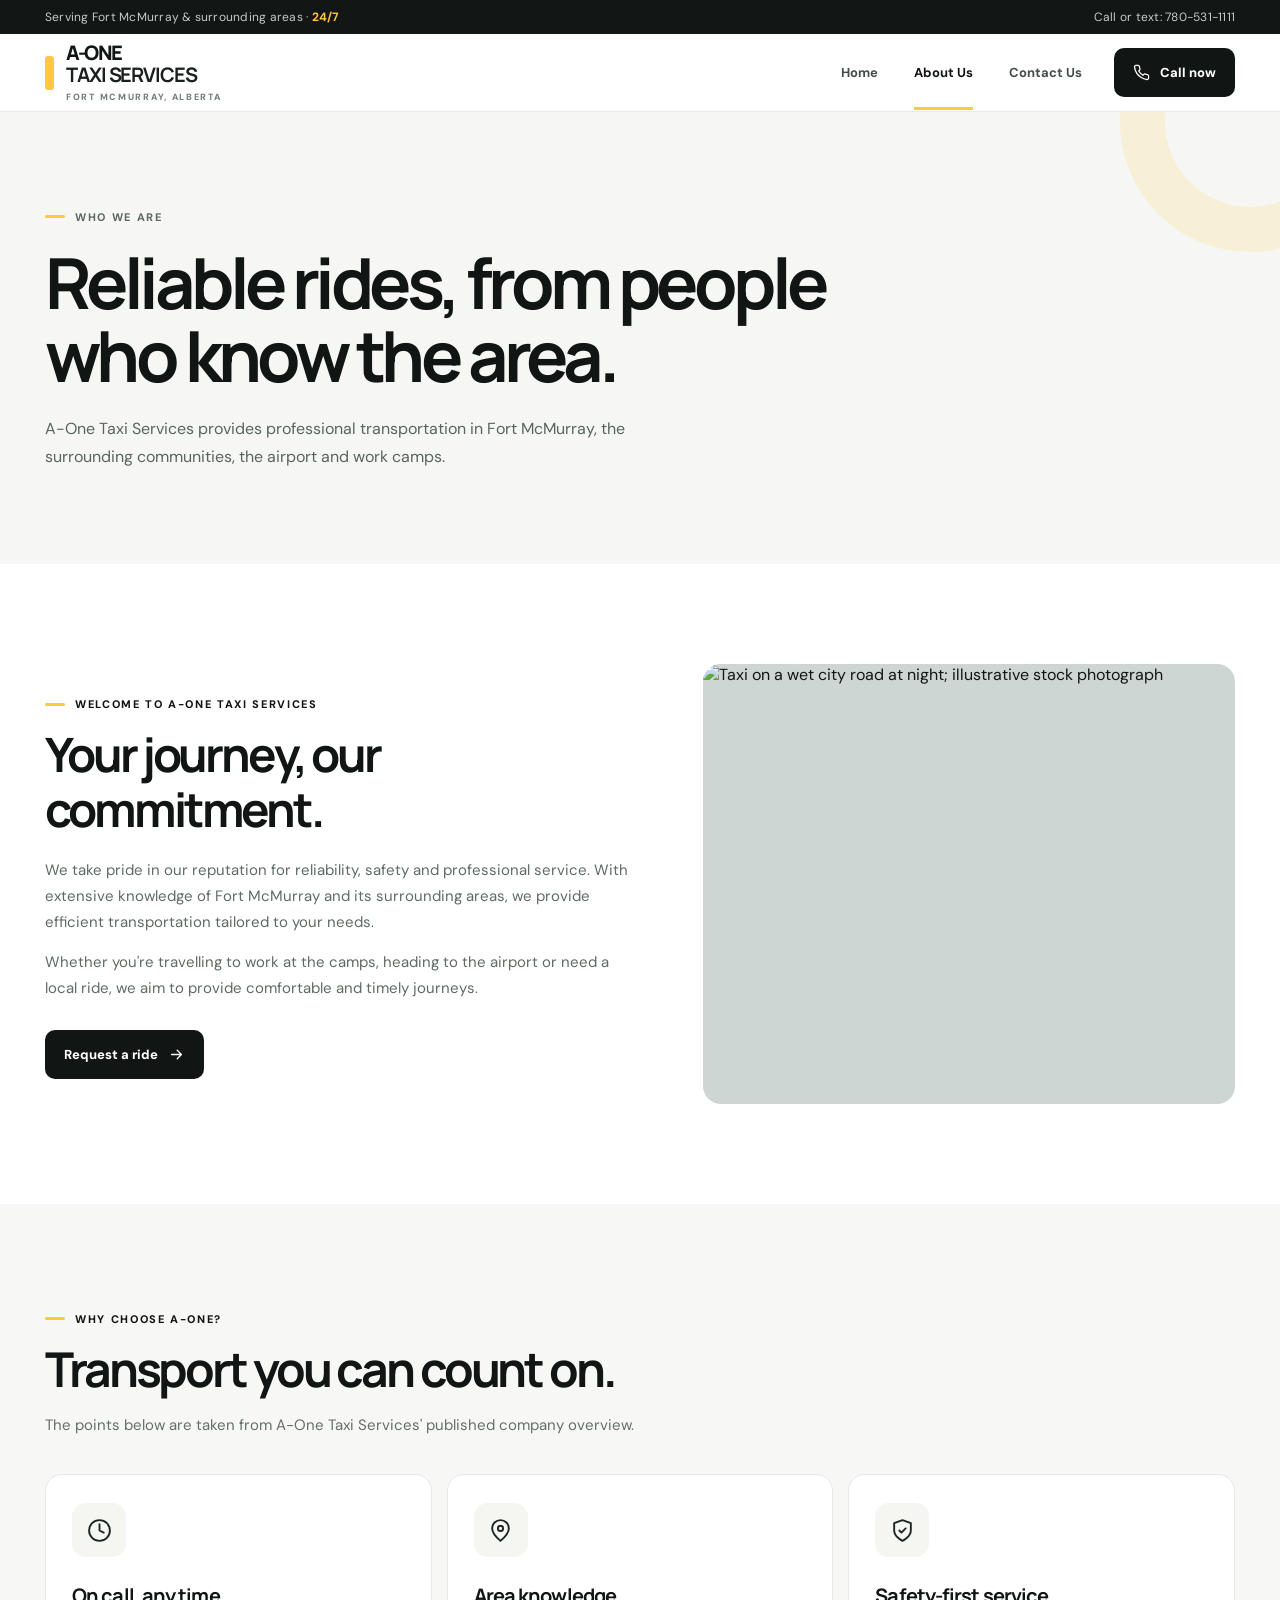
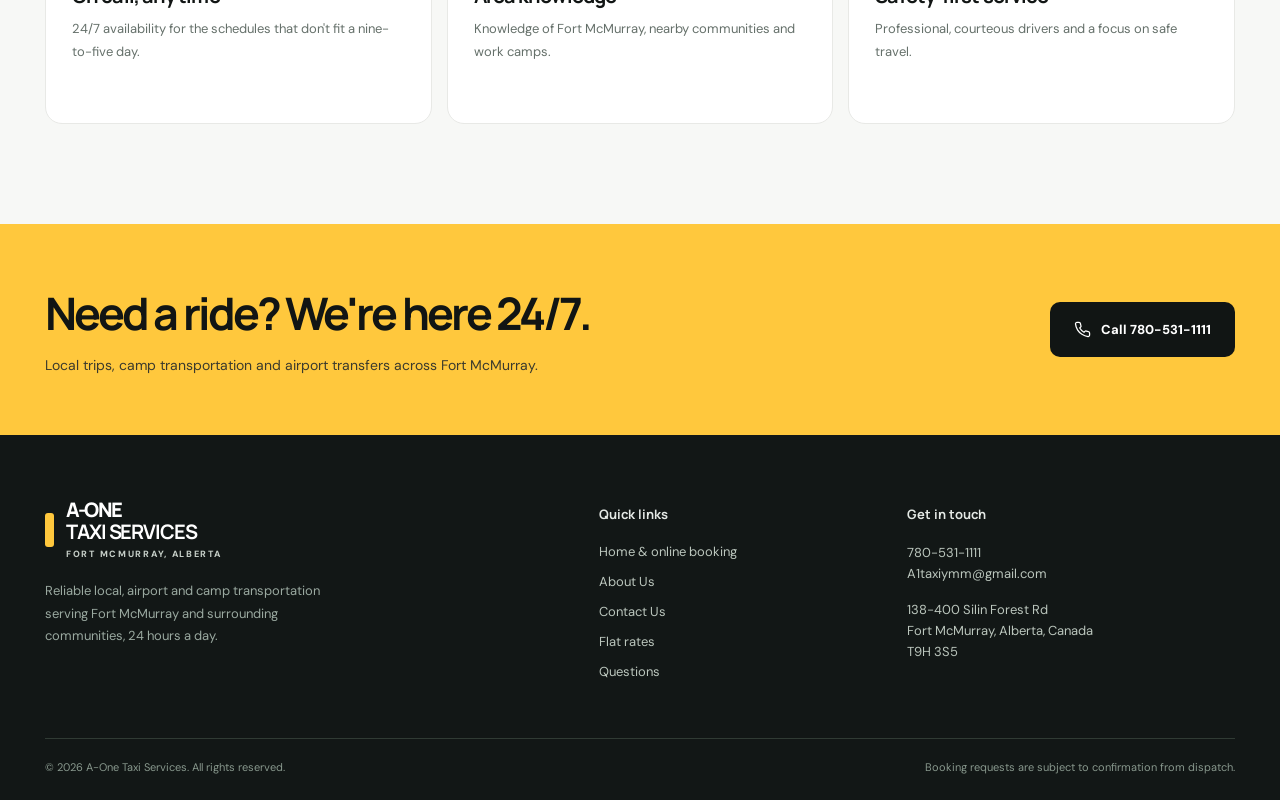
==== about/index.html @ a81688cd "Build modern A-One Taxi Services website" ====
<!doctype html><html lang="en-CA"><head><meta charset="utf-8"><meta name="viewport" content="width=device-width,initial-scale=1"><meta name="theme-color" content="#111514"><meta name="description" content="Get to know A-One Taxi Services, providing reliable taxi, airport and camp transportation in Fort McMurray and surrounding communities."><meta name="robots" content="noindex,nofollow"><title>About Us | A-One Taxi Services Fort McMurray</title><link rel="canonical" href="https://aonetaxiservices.ca/about/"><link rel="preconnect" href="https://fonts.googleapis.com"><link rel="preconnect" href="https://fonts.gstatic.com" crossorigin><link rel="preconnect" href="https://images.unsplash.com"><link rel="stylesheet" href="/assets/app.css"><meta property="og:type" content="website"><meta property="og:site_name" content="A-One Taxi Services"><meta property="og:title" content="About Us | A-One Taxi Services Fort McMurray"><meta property="og:description" content="Get to know A-One Taxi Services, providing reliable taxi, airport and camp transportation in Fort McMurray and surrounding communities."><meta property="og:url" content="https://aonetaxiservices.ca/about/"><meta property="og:image" content="https://images.unsplash.com/photo-1517243667550-44d5628894d0?w=1200&amp;h=630&amp;fit=crop"><meta name="twitter:card" content="summary_large_image"><meta name="twitter:image" content="https://images.unsplash.com/photo-1517243667550-44d5628894d0?w=1200&amp;h=630&amp;fit=crop"><script type="application/ld+json">{"@context":"https://schema.org","@type":"TaxiService","name":"A-One Taxi Services","url":"https://aonetaxiservices.ca/","telephone":"+1-780-531-1111","email":"A1taxiymm@gmail.com","address":{"@type":"PostalAddress","streetAddress":"138-400 Silin Forest Rd","addressLocality":"Fort McMurray","addressRegion":"Alberta","postalCode":"T9H 3S5","addressCountry":"CA"},"openingHours":"Mo-Su 00:00-23:59"}</script></head><body><div class="topbar"><div class="container topbar-inner"><span>Serving Fort McMurray &amp; surrounding areas · <strong>24/7</strong></span><a href="tel:+17805311111">Call or text: 780-531-1111</a></div></div>
<header class="main-header"><div class="container nav"><a class="brand" href="/" aria-label="A-One Taxi Services homepage"><span class="brand-marker" aria-hidden="true"></span><span><span class="brand-name">A-ONE <b>TAXI SERVICES</b></span><span class="brand-caption">Fort McMurray, Alberta</span></span></a><nav class="desktop-nav" aria-label="Main navigation"><a href="/" >Home</a><a href="/about/" aria-current="page">About Us</a><a href="/contact/" >Contact Us</a></nav><a class="header-cta" href="tel:+17805311111"><svg aria-hidden="true" viewBox="0 0 24 24" fill="none" stroke="currentColor" stroke-width="1.8" stroke-linecap="round" stroke-linejoin="round"><path d="M22 16.9v3a2 2 0 0 1-2.2 2 19.8 19.8 0 0 1-8.6-3.1 19.5 19.5 0 0 1-6-6 19.8 19.8 0 0 1-3.1-8.7A2 2 0 0 1 4.1 2h3a2 2 0 0 1 2 1.7c.12.96.35 1.9.68 2.8a2 2 0 0 1-.45 2.11L8.1 9.9a16 16 0 0 0 6 6l1.28-1.27a2 2 0 0 1 2.1-.45c.9.33 1.84.56 2.8.67a2 2 0 0 1 1.73 2.05Z" /></svg> Call now</a><button class="mobile-toggle" type="button" aria-label="Open menu" aria-expanded="false" aria-controls="mobile-menu" data-menu-toggle><svg aria-hidden="true" viewBox="0 0 24 24" fill="none" stroke="currentColor" stroke-width="1.8" stroke-linecap="round" stroke-linejoin="round"><path d="M4 7h16M4 12h16M4 17h16" /></svg></button></div></header>
<nav id="mobile-menu" class="mobile-panel" aria-label="Mobile navigation" data-menu-panel><a href="/" >Home</a><a href="/about/" aria-current="page">About Us</a><a href="/contact/" >Contact Us</a><a class="btn" href="tel:+17805311111"><svg aria-hidden="true" viewBox="0 0 24 24" fill="none" stroke="currentColor" stroke-width="1.8" stroke-linecap="round" stroke-linejoin="round"><path d="M22 16.9v3a2 2 0 0 1-2.2 2 19.8 19.8 0 0 1-8.6-3.1 19.5 19.5 0 0 1-6-6 19.8 19.8 0 0 1-3.1-8.7A2 2 0 0 1 4.1 2h3a2 2 0 0 1 2 1.7c.12.96.35 1.9.68 2.8a2 2 0 0 1-.45 2.11L8.1 9.9a16 16 0 0 0 6 6l1.28-1.27a2 2 0 0 1 2.1-.45c.9.33 1.84.56 2.8.67a2 2 0 0 1 1.73 2.05Z" /></svg> Call 780-531-1111</a></nav><main id="main-content"><section class="inner-hero"><div class="container"><div class="eyebrow">Who we are</div><h1>Reliable rides, from people who know the area.</h1><p>A-One Taxi Services provides professional transportation in Fort McMurray, the surrounding communities, the airport and work camps.</p></div></section><section class="block-padding"><div class="container about-preview"><div class="about-content"><div class="eyebrow">Welcome to A-One Taxi Services</div><h2>Your journey, our commitment.</h2><p>We take pride in our reputation for reliability, safety and professional service. With extensive knowledge of Fort McMurray and its surrounding areas, we provide efficient transportation tailored to your needs.</p><p>Whether you're travelling to work at the camps, heading to the airport or need a local ride, we aim to provide comfortable and timely journeys.</p><a class="btn btn-ink" href="/#book-taxi">Request a ride <svg aria-hidden="true" viewBox="0 0 24 24" fill="none" stroke="currentColor" stroke-width="1.8" stroke-linecap="round" stroke-linejoin="round"><path d="M5 12h14m-6-6 6 6-6 6" /></svg></a></div><div class="about-image"><img src="https://images.unsplash.com/photo-1665399320937-3b86ffd17ab1?auto=format&amp;fit=crop&amp;w=1200&amp;q=85" loading="lazy" alt="Taxi on a wet city road at night; illustrative stock photograph"></div></div></section><section class="block-padding faq-section"><div class="container"><div class="section-head"><div class="eyebrow">Why choose A-One?</div><h2>Transport you can count on.</h2><p>The points below are taken from A-One Taxi Services' published company overview.</p></div><div class="services-grid"><article class="service-card"><div class="icon-box"><svg aria-hidden="true" viewBox="0 0 24 24" fill="none" stroke="currentColor" stroke-width="1.8" stroke-linecap="round" stroke-linejoin="round"><circle cx="12" cy="12" r="10" /><path d="M12 6v6l4 2" /></svg></div><h3>On call, any time</h3><p>24/7 availability for the schedules that don't fit a nine-to-five day.</p></article><article class="service-card"><div class="icon-box"><svg aria-hidden="true" viewBox="0 0 24 24" fill="none" stroke="currentColor" stroke-width="1.8" stroke-linecap="round" stroke-linejoin="round"><path d="M20 10c0 5-8 12-8 12S4 15 4 10a8 8 0 1 1 16 0Z" /><circle cx="12" cy="10" r="2.5" /></svg></div><h3>Area knowledge</h3><p>Knowledge of Fort McMurray, nearby communities and work camps.</p></article><article class="service-card"><div class="icon-box"><svg aria-hidden="true" viewBox="0 0 24 24" fill="none" stroke="currentColor" stroke-width="1.8" stroke-linecap="round" stroke-linejoin="round"><path d="M12 22s8-4 8-10V5l-8-3-8 3v7c0 6 8 10 8 10Z" /><path d="m9 12 2 2 4-4" /></svg></div><h3>Safety-first service</h3><p>Professional, courteous drivers and a focus on safe travel.</p></article></div></div></section></main><section class="cta-banner"><div class="container cta-content"><div><h2>Need a ride? We're here 24/7.</h2><p>Local trips, camp transportation and airport transfers across Fort McMurray.</p></div><a class="btn btn-ink" href="tel:+17805311111"><svg aria-hidden="true" viewBox="0 0 24 24" fill="none" stroke="currentColor" stroke-width="1.8" stroke-linecap="round" stroke-linejoin="round"><path d="M22 16.9v3a2 2 0 0 1-2.2 2 19.8 19.8 0 0 1-8.6-3.1 19.5 19.5 0 0 1-6-6 19.8 19.8 0 0 1-3.1-8.7A2 2 0 0 1 4.1 2h3a2 2 0 0 1 2 1.7c.12.96.35 1.9.68 2.8a2 2 0 0 1-.45 2.11L8.1 9.9a16 16 0 0 0 6 6l1.28-1.27a2 2 0 0 1 2.1-.45c.9.33 1.84.56 2.8.67a2 2 0 0 1 1.73 2.05Z" /></svg> Call 780-531-1111</a></div></section>
<footer class="footer"><div class="container"><div class="footer-grid"><div><a class="brand" href="/"><span class="brand-marker" aria-hidden="true"></span><span><span class="brand-name">A-ONE <b>TAXI SERVICES</b></span><span class="brand-caption">Fort McMurray, Alberta</span></span></a><p class="footer-about">Reliable local, airport and camp transportation serving Fort McMurray and surrounding communities, 24 hours a day.</p></div><div><h3>Quick links</h3><ul><li><a href="/">Home &amp; online booking</a></li><li><a href="/about/">About Us</a></li><li><a href="/contact/">Contact Us</a></li><li><a href="/#flat-rates">Flat rates</a></li><li><a href="/#questions">Questions</a></li></ul></div><div class="footer-contact"><h3>Get in touch</h3><p><a href="tel:+17805311111">780-531-1111</a><br><a href="mailto:A1taxiymm@gmail.com">A1taxiymm@gmail.com</a></p><p>138-400 Silin Forest Rd<br>Fort McMurray, Alberta, Canada<br>T9H 3S5</p></div></div><div class="footer-bottom"><span>© 2026 A-One Taxi Services. All rights reserved.</span><span>Booking requests are subject to confirmation from dispatch.</span></div></div></footer>
<a class="sticky-mobile-call" href="tel:+17805311111"><svg aria-hidden="true" viewBox="0 0 24 24" fill="none" stroke="currentColor" stroke-width="1.8" stroke-linecap="round" stroke-linejoin="round"><path d="M22 16.9v3a2 2 0 0 1-2.2 2 19.8 19.8 0 0 1-8.6-3.1 19.5 19.5 0 0 1-6-6 19.8 19.8 0 0 1-3.1-8.7A2 2 0 0 1 4.1 2h3a2 2 0 0 1 2 1.7c.12.96.35 1.9.68 2.8a2 2 0 0 1-.45 2.11L8.1 9.9a16 16 0 0 0 6 6l1.28-1.27a2 2 0 0 1 2.1-.45c.9.33 1.84.56 2.8.67a2 2 0 0 1 1.73 2.05Z" /></svg> Call A-One Taxi — 780-531-1111</a><script src="/assets/app.js" defer></script></body></html>
---- assets/app.css ----
@import url('https://fonts.googleapis.com/css2?family=DM+Sans:wght@400;500;600;700;800&family=Manrope:wght@400;500;600;700;800&display=swap');
:root{--ink:#111514;--paper:#faf9f6;--white:#fff;--yellow:#ffc83d;--amber:#f5b526;--muted:#66706d;--line:#e8e9e6;--smoke:#f0f1ed;--shadow:0 22px 68px rgba(0,0,0,.11);font-synthesis:none}
*,*::before,*::after{box-sizing:border-box}html{scroll-behavior:smooth;scroll-padding-top:92px}body{margin:0;background:var(--white);color:var(--ink);font-family:'DM Sans',Arial,sans-serif;-webkit-font-smoothing:antialiased}body.menu-open{overflow:hidden}img{display:block;max-width:100%}button,input,select,textarea{font:inherit}button,a{-webkit-tap-highlight-color:transparent}button{cursor:pointer}a{color:inherit;text-decoration:none}a:focus-visible,button:focus-visible,input:focus-visible,select:focus-visible,textarea:focus-visible,summary:focus-visible{outline:3px solid #c18c00;outline-offset:3px}input,textarea,select{font-size:16px}svg{display:inline-block;vertical-align:middle}.container{width:min(1190px,calc(100% - 64px));margin-inline:auto}.visually-hidden{position:absolute;width:1px;height:1px;margin:-1px;overflow:hidden;clip:rect(0,0,0,0);white-space:nowrap;border:0}.topbar{background:#121615;color:#c4ccc8;font-size:12px;letter-spacing:.02em}.topbar-inner{min-height:34px;display:flex;align-items:center;justify-content:space-between;gap:14px}.topbar strong{color:var(--yellow);font-weight:700}.topbar a:hover{color:var(--white)}.main-header{z-index:99;position:sticky;top:0;background:rgba(255,255,255,.98);border-bottom:1px solid #e8eae8}.nav{height:77px;display:flex;align-items:center;gap:32px;justify-content:space-between}.brand{display:flex;align-items:center;min-width:0;gap:12px;color:var(--ink);white-space:nowrap}.brand-name{font-family:Manrope,sans-serif;font-size:20px;font-weight:800;letter-spacing:-.07em;line-height:1}.brand-name b{display:block;color:#1a201e;letter-spacing:-.055em}.brand-caption{font-size:9px;font-weight:800;text-transform:uppercase;letter-spacing:.19em;color:#747d77;margin-top:6px;display:block}.brand-marker{width:9px;height:34px;border-radius:3px;background:var(--yellow);flex-shrink:0}.desktop-nav{display:flex;align-items:center;gap:36px;margin-left:auto}.desktop-nav a{font-weight:700;font-size:13px;color:#454d49;transition:color .2s}.desktop-nav a[aria-current='page'],.desktop-nav a:hover{color:#111514}.desktop-nav a[aria-current='page']{position:relative}.desktop-nav a[aria-current='page']::after{content:'';position:absolute;bottom:-29px;left:0;right:0;height:3px;background:var(--yellow)}.header-cta,.btn{display:inline-flex;align-items:center;justify-content:center;gap:10px;border:none;font-weight:800;font-size:13px;min-height:49px;padding:0 19px;border-radius:10px;transition:transform .18s,background .18s}.header-cta:hover,.btn:hover{transform:translateY(-1px)}.header-cta,.btn-ink{background:var(--ink);color:#fff}.header-cta:hover,.btn-ink:hover{background:#323a36}.btn-yellow{background:var(--yellow);color:var(--ink)}.btn-yellow:hover{background:#f9d664}.btn-outline{border:1px solid #cdd2ce;background:#fff;color:var(--ink)}.btn-outline:hover{background:#f2f3f1}.btn svg,.header-cta svg{width:17px;height:17px}.mobile-toggle{display:none;border:1px solid var(--line);background:#fff;width:45px;height:45px;border-radius:10px;align-items:center;justify-content:center}.mobile-panel{display:none}.eyebrow{display:inline-flex;align-items:center;gap:10px;text-transform:uppercase;font-weight:800;font-size:11px;letter-spacing:.15em}.eyebrow::before{content:'';display:inline-block;width:20px;height:3px;border-radius:10px;background:var(--yellow)}h1,h2,h3,p{margin-top:0}h1,h2,h3{font-family:Manrope,'DM Sans',sans-serif;letter-spacing:-.065em}p{line-height:1.72}.hero{background:#101413;color:white;position:relative;overflow:hidden}.hero-grid{width:min(1400px,100%);margin:auto;display:grid;grid-template-columns:48% 52%;min-height:580px}.hero-content{padding:90px 7% 92px max(48px,calc((100vw - 1190px)/2));position:relative;z-index:2}.hero .eyebrow{color:#ffda7a}.hero h1{font-size:clamp(48px,5.15vw,79px);line-height:1.075;font-weight:800;max-width:670px;margin:22px 0 22px}.hero h1 em{font-style:normal;color:var(--yellow)}.hero-copy{max-width:480px;color:#c8d1cd;font-size:16px;line-height:1.8}.hero-actions{display:flex;gap:12px;align-items:center;flex-wrap:wrap;margin-top:33px}.hero-actions .btn{min-height:55px;padding:0 24px}.hero .btn-outline{border:1px solid #4b5651;background:transparent;color:white}.hero .btn-outline:hover{background:#303735}.hero-visual{position:relative;min-height:540px;isolation:isolate;background:linear-gradient(125deg,#1a302e,#45423a)}.hero-visual img{width:100%;height:100%;object-fit:cover;position:absolute;inset:0;filter:contrast(1.03) saturate(.9)}.hero-visual::after{content:'';position:absolute;inset:0;background:linear-gradient(90deg,#101413 0%,rgba(16,20,19,.05) 34%,transparent 85%),linear-gradient(0deg,rgba(0,0,0,.35),transparent 48%);z-index:1}.hero-stamp{position:absolute;bottom:34px;right:34px;z-index:2;padding:15px 18px;border:1px solid rgba(255,255,255,.25);color:#fff;background:rgba(11,18,16,.68);backdrop-filter:blur(12px);border-radius:12px;display:flex;gap:12px;align-items:center}.hero-stamp svg{color:var(--yellow);width:23px;height:23px}.hero-stamp small{display:block;color:#cbd2ce;margin-top:3px;font-size:11px}.tiny-verified{display:flex;gap:25px;flex-wrap:wrap;margin-top:44px;color:#adbab4;font-size:12px}.tiny-verified span{display:flex;align-items:center;gap:7px}.tiny-verified svg{width:16px;height:16px;color:var(--yellow)}.booking-section{background:#f6f7f4;padding:0 0 85px}.booking-shell{position:relative;transform:translateY(-43px);margin-bottom:-43px;background:#fff;border:1px solid #eaedeb;border-radius:18px;box-shadow:var(--shadow);padding:27px 30px 30px}.booking-head{display:flex;align-items:center;justify-content:space-between;gap:20px;margin-bottom:23px}.booking-head h2{font-size:25px;margin:0 0 6px}.booking-head p{font-size:13px;color:var(--muted);margin:0}.booking-head-label{display:flex;gap:7px;align-items:center;font-size:12px;font-weight:800;color:#25694b;background:#eaf8ee;padding:8px 11px;border-radius:100px;white-space:nowrap}.booking-head-label svg{width:14px;height:14px}.booking-form{display:grid;grid-template-columns:repeat(4,minmax(0,1fr));gap:16px}.field{display:flex;flex-direction:column;gap:8px;min-width:0}.field label{font-weight:700;font-size:12px;color:#333b36}.field input,.field select,.field textarea{width:100%;min-width:0;min-height:48px;outline:none;background:#f8faf8;border:1px solid #dce2de;border-radius:9px;padding:12px 13px;color:#161a18;transition:border-color .2s,box-shadow .2s}.field textarea{resize:vertical;min-height:155px}.field input:focus,.field select:focus,.field textarea:focus{border-color:#d4aa24;box-shadow:0 0 0 3px rgba(255,200,61,.18)}.field input::placeholder,.field textarea::placeholder{color:#8c9590}.booking-actions{display:flex;align-items:center;justify-content:space-between;gap:16px;margin-top:22px}.booking-note{margin:0;color:var(--muted);font-size:12px;line-height:1.6;max-width:600px}.booking-submit{min-height:50px;padding-inline:25px;white-space:nowrap}.status{display:none;border-radius:8px;padding:12px;margin-top:16px;font-size:13px;line-height:1.6}.status.show{display:block}.status.error{background:#fff3ef;color:#8d2926}.status.success{background:#eaf8ee;color:#146037}.block-padding{padding:100px 0}.section-head{margin-bottom:36px}.section-head h2{font-size:clamp(31px,3.8vw,48px);line-height:1.18;margin:15px 0}.section-head p{max-width:590px;color:#646e68;font-size:15px}.two-col-head{display:flex;justify-content:space-between;gap:30px;align-items:end}.two-col-head p{max-width:370px;margin-bottom:10px}.services-grid{display:grid;grid-template-columns:repeat(3,minmax(0,1fr));gap:15px}.service-card{border-radius:17px;border:1px solid var(--line);background:#fff;padding:28px 26px 29px;min-height:250px;transition:transform .2s,box-shadow .2s}.service-card:hover{transform:translateY(-3px);box-shadow:0 16px 28px rgba(0,0,0,.06)}.icon-box{width:54px;height:54px;background:#f5f6f2;border-radius:14px;display:flex;align-items:center;justify-content:center;margin-bottom:25px}.icon-box svg{width:25px;height:25px;color:#1b2521}.service-card h3{font-size:20px;letter-spacing:-.045em;margin-bottom:9px}.service-card p{font-size:13px;color:#65706a;margin:0}.rates-section{background:#121817;color:#fff}.rates-section .section-head p{color:#b4c0b9}.rates-grid{display:grid;grid-template-columns:repeat(3,minmax(0,1fr));gap:13px}.rate{background:#1d2521;border:1px solid #303a34;border-radius:12px;padding:23px;display:flex;flex-direction:column;gap:12px;min-height:125px}.rate strong{font-size:30px;line-height:1;font-family:Manrope,sans-serif;letter-spacing:-.065em;color:var(--yellow)}.rate span{font-size:14px;color:#e0e7e2;font-weight:600}.rate small{color:#a2afa6}.rate-annotation{color:#b4c0b9;font-size:12px;margin-top:22px}.about-preview{display:grid;grid-template-columns:1.05fr .95fr;gap:70px;align-items:center}.about-image{height:440px;border-radius:18px;overflow:hidden;background:#ced6d4;position:relative}.about-image img{width:100%;height:100%;object-fit:cover}.about-content h2{font-size:clamp(32px,3.7vw,49px);line-height:1.15;margin:16px 0 22px}.about-content p{color:#5f6b63;font-size:15px}.about-content .btn{margin-top:13px}.facts{display:grid;grid-template-columns:repeat(2,1fr);gap:22px;margin:25px 0 16px}.fact{padding-left:14px;border-left:3px solid var(--yellow)}.fact strong{display:block;font-size:21px;letter-spacing:-.04em}.fact span{font-size:12px;color:var(--muted)}.faq-section{background:#f7f8f6}.faq-layout{display:grid;grid-template-columns:.75fr 1.25fr;gap:70px}.faq-layout h2{font-size:clamp(32px,4vw,50px);line-height:1.15;margin:14px 0}.faq-list details{border-bottom:1px solid #dbe0dc}.faq-list details:first-child{border-top:1px solid #dbe0dc}.faq-list summary{cursor:pointer;list-style:none;display:flex;align-items:center;justify-content:space-between;gap:15px;padding:24px 0;font-weight:800;font-size:15px}.faq-list summary::-webkit-details-marker{display:none}.faq-list summary::after{content:'+';display:grid;place-items:center;width:30px;height:30px;border:1px solid #cbd3ce;border-radius:50%;font-size:21px;font-weight:400;flex-shrink:0}.faq-list details[open] summary::after{content:'−';background:var(--yellow);border-color:var(--yellow)}.faq-list details p{margin:-5px 0 23px;color:#5e6a63;font-size:14px;max-width:560px}.cta-banner{background:var(--yellow);padding:58px 0}.cta-content{display:flex;justify-content:space-between;gap:20px;align-items:center}.cta-content h2{font-size:clamp(29px,3.5vw,45px);margin:0 0 10px}.cta-content p{color:#3b3a2d;font-size:14px;margin:0}.cta-content .btn{white-space:nowrap;min-height:55px;padding:0 24px}.footer{background:#121716;color:#e4e9e5;padding:65px 0 26px}.footer-grid{display:grid;grid-template-columns:1.5fr .75fr 1fr;gap:62px}.footer .brand{color:#fff}.footer .brand-name b{color:#fff}.footer .brand-caption{color:#c5cec7}.footer-about{font-size:13px;color:#9aa9a0;max-width:305px;margin-top:20px}.footer h3{font-size:13px;letter-spacing:0;margin:5px 0 20px}.footer ul{margin:0;padding:0;list-style:none;display:grid;gap:13px}.footer li,.footer li a{font-size:13px;color:#bbc6bd}.footer li a:hover{color:#fff}.footer-contact p{font-size:13px;color:#bbc6bd;line-height:1.6;margin:0 0 15px}.footer-bottom{margin-top:58px;padding-top:21px;border-top:1px solid #303b34;display:flex;justify-content:space-between;gap:25px;font-size:11px;color:#88988d}.inner-hero{background:#f6f7f4;padding:90px 0 78px;position:relative;overflow:hidden}.inner-hero .eyebrow{color:#5f6a61}.inner-hero h1{font-size:clamp(45px,5.5vw,74px);line-height:1.05;margin:22px 0;max-width:830px}.inner-hero p{max-width:645px;color:#59645d;font-size:16px}.inner-hero::after{content:'';position:absolute;width:260px;height:260px;border:45px solid var(--yellow);border-radius:50%;opacity:.16;right:-100px;top:-120px}.values{display:grid;grid-template-columns:repeat(2,1fr);gap:15px;margin-top:36px}.value{padding:22px;background:#fff;border:1px solid var(--line);border-radius:12px}.value svg{width:22px;height:22px;color:#a77c00;margin-bottom:14px}.value h3{font-size:16px;margin:0 0 8px}.value p{font-size:13px;margin:0;color:#65706a}.contact-layout{display:grid;grid-template-columns:.82fr 1.18fr;gap:80px}.contact-panel{background:#f5f6f3;border-radius:18px;padding:35px}.contact-panel h2{font-size:26px}.contact-method{display:flex;gap:14px;align-items:flex-start;padding:20px 0;border-bottom:1px solid #dce2dc}.contact-method:last-child{border-bottom:0}.contact-method svg{width:19px;height:19px;flex-shrink:0;margin-top:3px}.contact-method b{display:block;font-size:13px;margin-bottom:6px}.contact-method a,.contact-method span{display:block;font-size:14px;color:#5c6961;overflow-wrap:anywhere}.contact-form{display:grid;grid-template-columns:repeat(2,1fr);gap:16px}.contact-form .full{grid-column:1/-1}.contact-form .btn{justify-self:start}.contact-description{color:#5c6760;font-size:14px;line-height:1.7;max-width:700px}.sticky-mobile-call{display:none}@media(min-width:1500px){.hero-content{padding-left:max(48px,calc((1400px - 1190px)/2))}}@media(max-width:1100px){.desktop-nav{gap:22px}.nav{gap:15px}.about-preview{gap:40px}.hero-content{padding:80px 6% 85px 5%}.hero h1{font-size:58px}.contact-layout{gap:40px}}@media(max-width:820px){.container{width:min(100% - 40px,680px)}.desktop-nav,.header-cta{display:none}.mobile-toggle{display:flex;margin-left:auto}.nav{height:72px}.mobile-panel{display:block;position:fixed;top:106px;left:0;right:0;z-index:90;background:#fff;padding:20px 25px 30px;box-shadow:0 20px 34px rgba(0,0,0,.13);transform:translateY(-130%);opacity:0;pointer-events:none;transition:transform .25s,opacity .25s}.mobile-panel.open{transform:translateY(0);opacity:1;pointer-events:auto}.mobile-panel a{display:block;padding:14px 4px;font-size:18px;font-weight:800;border-bottom:1px solid #eff0ef}.mobile-panel .btn{margin-top:15px;background:var(--yellow);text-align:center;border:0}.hero-grid{grid-template-columns:1fr}.hero-content{padding:75px 30px 40px}.hero h1{font-size:clamp(42px,7vw,68px);max-width:700px}.hero-visual{height:350px;min-height:350px}.hero-visual::after{background:linear-gradient(0deg,rgba(0,0,0,.45),transparent 60%)}.hero-stamp{bottom:20px;right:20px}.tiny-verified{margin-top:25px}.booking-form{grid-template-columns:repeat(2,minmax(0,1fr))}.services-grid{grid-template-columns:repeat(2,minmax(0,1fr))}.rates-grid{grid-template-columns:repeat(2,1fr)}.about-preview,.faq-layout,.contact-layout{grid-template-columns:1fr;gap:35px}.about-image{height:365px}.footer-grid{grid-template-columns:1fr 1fr;gap:30px}.footer-grid>*:first-child{grid-column:1/-1}.two-col-head{align-items:start;display:block}.block-padding{padding:75px 0}}@media(max-width:540px){.container{width:calc(100% - 32px)}.topbar-inner{min-height:30px}.topbar{font-size:10px}.topbar-inner>span:first-child{max-width:180px;white-space:nowrap;overflow:hidden;text-overflow:ellipsis}.brand-name{font-size:18px}.brand-caption{font-size:8px}.hero-content{padding:57px 20px 35px}.hero h1{font-size:clamp(42px,11.2vw,55px);margin:19px 0}.hero-copy{font-size:14px}.hero-actions .btn{flex:1;min-width:135px;padding-inline:12px}.hero-visual{height:290px;min-height:290px}.hero-stamp{bottom:16px;left:16px;right:auto}.tiny-verified{gap:14px}.booking-shell{padding:21px 16px 20px;border-radius:14px;transform:translateY(-25px);margin-bottom:-25px}.booking-head{align-items:flex-start}.booking-head-label{display:none}.booking-head h2{font-size:23px}.booking-form{grid-template-columns:1fr;gap:13px}.booking-actions{align-items:stretch;flex-direction:column-reverse}.booking-submit{width:100%}.booking-section{padding-bottom:60px}.services-grid,.rates-grid,.footer-grid,.values,.contact-form{grid-template-columns:1fr}.services-grid{gap:11px}.service-card{min-height:auto;padding:24px}.icon-box{margin-bottom:18px}.rates-grid{gap:10px}.rate{min-height:100px}.section-head h2{font-size:34px}.cta-content{display:block}.cta-content .btn{margin-top:22px}.about-image{height:300px}.facts{gap:12px}.footer{padding:58px 0 25px}.footer-grid>*:first-child{grid-column:auto}.footer-bottom{display:block;line-height:1.9}.inner-hero{padding:65px 0 60px}.inner-hero h1{font-size:46px}.contact-panel{padding:24px}.contact-form .full{grid-column:1}.sticky-mobile-call{display:flex;position:fixed;bottom:14px;left:16px;right:16px;z-index:80;min-height:53px;border-radius:12px;background:var(--yellow);box-shadow:0 5px 28px rgba(0,0,0,.2);align-items:center;justify-content:center;gap:12px;font-size:14px;font-weight:900}.sticky-mobile-call svg{width:18px;height:18px}body{padding-bottom:57px}}
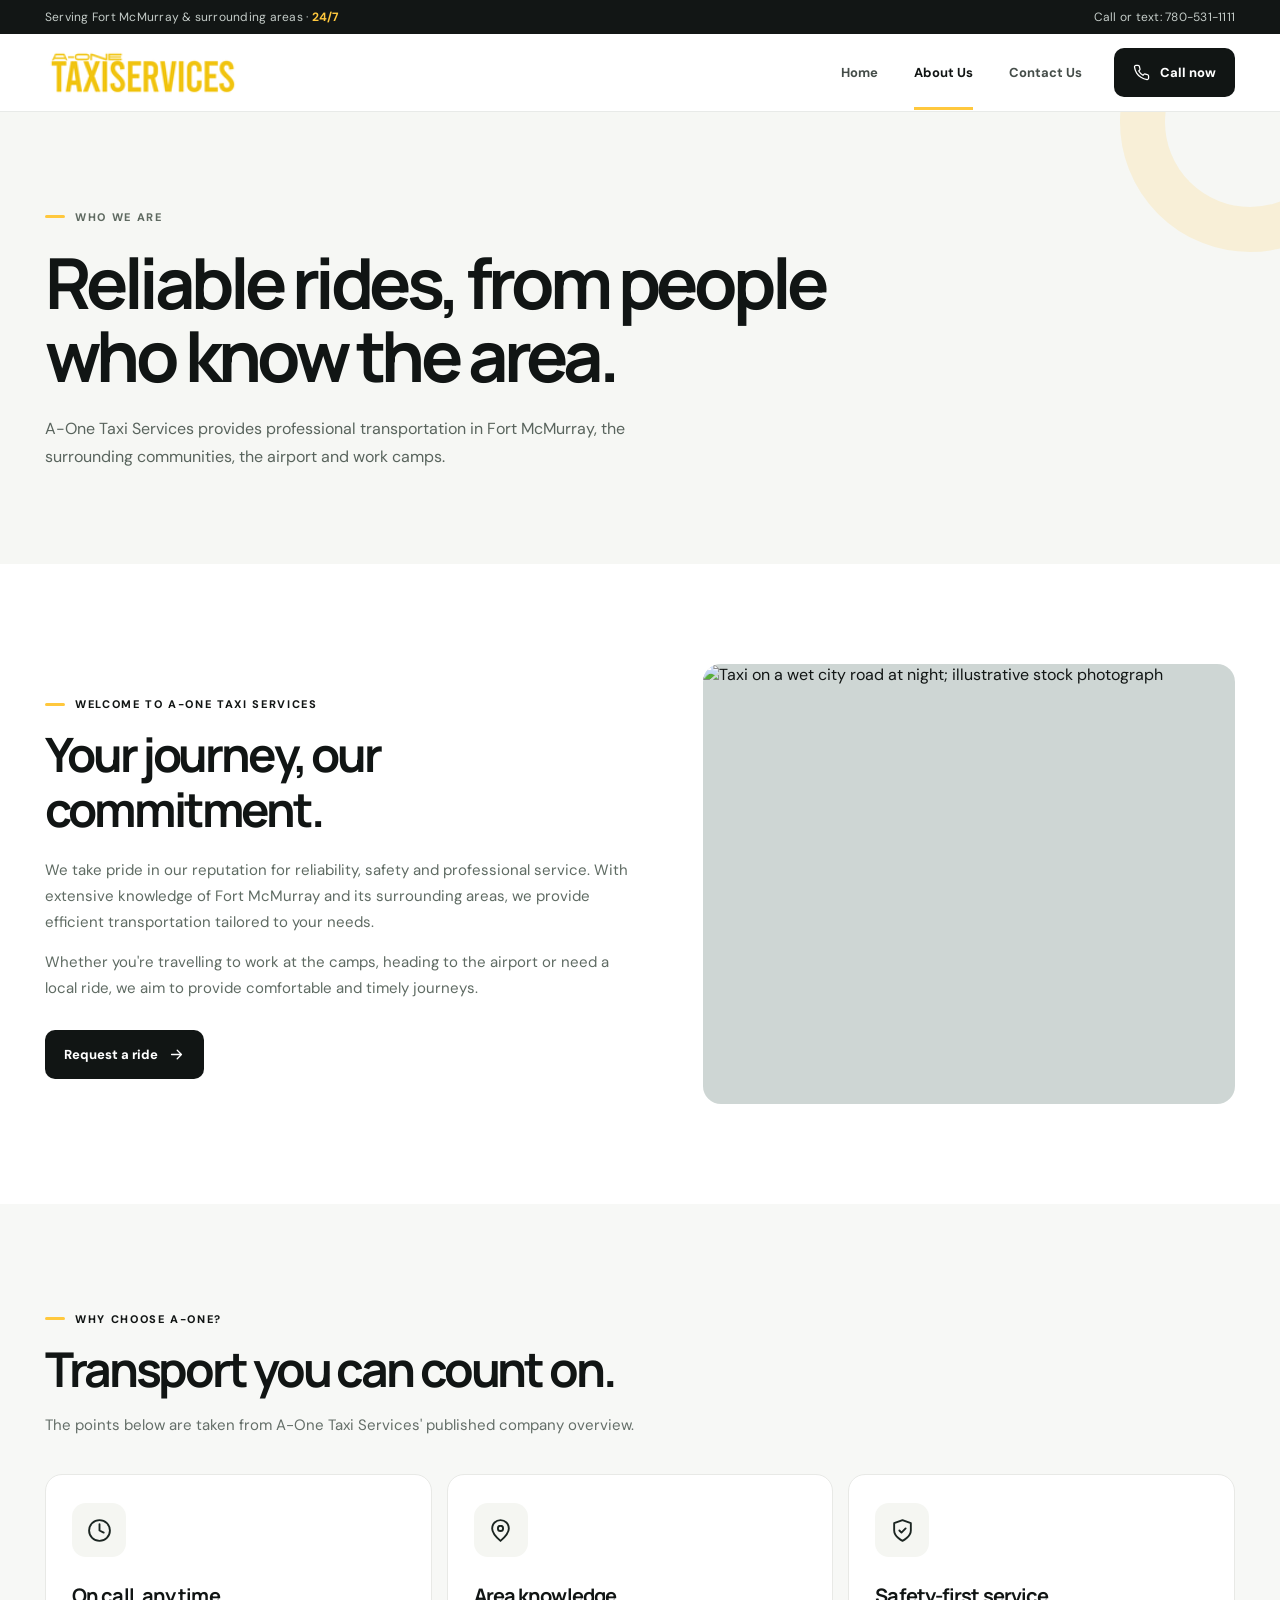
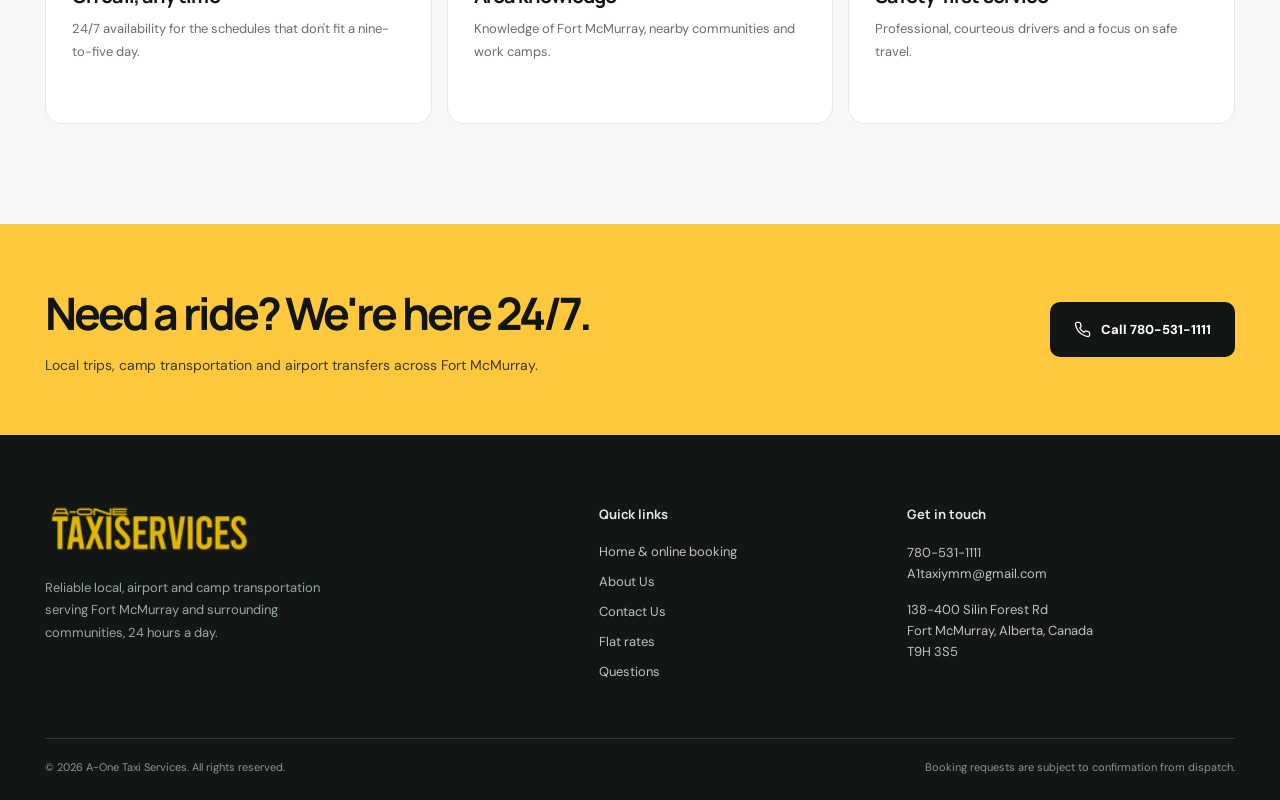
==== commit 38bbc140: "Update original logo and full-width hero" ====
--- a/about/index.html
+++ b/about/index.html
@@ -1,5 +1,5 @@
 <!doctype html><html lang="en-CA"><head><meta charset="utf-8"><meta name="viewport" content="width=device-width,initial-scale=1"><meta name="theme-color" content="#111514"><meta name="description" content="Get to know A-One Taxi Services, providing reliable taxi, airport and camp transportation in Fort McMurray and surrounding communities."><meta name="robots" content="noindex,nofollow"><title>About Us | A-One Taxi Services Fort McMurray</title><link rel="canonical" href="https://aonetaxiservices.ca/about/"><link rel="preconnect" href="https://fonts.googleapis.com"><link rel="preconnect" href="https://fonts.gstatic.com" crossorigin><link rel="preconnect" href="https://images.unsplash.com"><link rel="stylesheet" href="/assets/app.css"><meta property="og:type" content="website"><meta property="og:site_name" content="A-One Taxi Services"><meta property="og:title" content="About Us | A-One Taxi Services Fort McMurray"><meta property="og:description" content="Get to know A-One Taxi Services, providing reliable taxi, airport and camp transportation in Fort McMurray and surrounding communities."><meta property="og:url" content="https://aonetaxiservices.ca/about/"><meta property="og:image" content="https://images.unsplash.com/photo-1517243667550-44d5628894d0?w=1200&amp;h=630&amp;fit=crop"><meta name="twitter:card" content="summary_large_image"><meta name="twitter:image" content="https://images.unsplash.com/photo-1517243667550-44d5628894d0?w=1200&amp;h=630&amp;fit=crop"><script type="application/ld+json">{"@context":"https://schema.org","@type":"TaxiService","name":"A-One Taxi Services","url":"https://aonetaxiservices.ca/","telephone":"+1-780-531-1111","email":"A1taxiymm@gmail.com","address":{"@type":"PostalAddress","streetAddress":"138-400 Silin Forest Rd","addressLocality":"Fort McMurray","addressRegion":"Alberta","postalCode":"T9H 3S5","addressCountry":"CA"},"openingHours":"Mo-Su 00:00-23:59"}</script></head><body><div class="topbar"><div class="container topbar-inner"><span>Serving Fort McMurray &amp; surrounding areas · <strong>24/7</strong></span><a href="tel:+17805311111">Call or text: 780-531-1111</a></div></div>
-<header class="main-header"><div class="container nav"><a class="brand" href="/" aria-label="A-One Taxi Services homepage"><span class="brand-marker" aria-hidden="true"></span><span><span class="brand-name">A-ONE <b>TAXI SERVICES</b></span><span class="brand-caption">Fort McMurray, Alberta</span></span></a><nav class="desktop-nav" aria-label="Main navigation"><a href="/" >Home</a><a href="/about/" aria-current="page">About Us</a><a href="/contact/" >Contact Us</a></nav><a class="header-cta" href="tel:+17805311111"><svg aria-hidden="true" viewBox="0 0 24 24" fill="none" stroke="currentColor" stroke-width="1.8" stroke-linecap="round" stroke-linejoin="round"><path d="M22 16.9v3a2 2 0 0 1-2.2 2 19.8 19.8 0 0 1-8.6-3.1 19.5 19.5 0 0 1-6-6 19.8 19.8 0 0 1-3.1-8.7A2 2 0 0 1 4.1 2h3a2 2 0 0 1 2 1.7c.12.96.35 1.9.68 2.8a2 2 0 0 1-.45 2.11L8.1 9.9a16 16 0 0 0 6 6l1.28-1.27a2 2 0 0 1 2.1-.45c.9.33 1.84.56 2.8.67a2 2 0 0 1 1.73 2.05Z" /></svg> Call now</a><button class="mobile-toggle" type="button" aria-label="Open menu" aria-expanded="false" aria-controls="mobile-menu" data-menu-toggle><svg aria-hidden="true" viewBox="0 0 24 24" fill="none" stroke="currentColor" stroke-width="1.8" stroke-linecap="round" stroke-linejoin="round"><path d="M4 7h16M4 12h16M4 17h16" /></svg></button></div></header>
+<header class="main-header"><div class="container nav"><a class="brand" href="/" aria-label="A-One Taxi Services homepage"><img class="brand-logo" src="/assets/aone-logo-transparent.png" width="178" height="43" alt="A-One Taxi Services" decoding="async"></a><nav class="desktop-nav" aria-label="Main navigation"><a href="/" >Home</a><a href="/about/" aria-current="page">About Us</a><a href="/contact/" >Contact Us</a></nav><a class="header-cta" href="tel:+17805311111"><svg aria-hidden="true" viewBox="0 0 24 24" fill="none" stroke="currentColor" stroke-width="1.8" stroke-linecap="round" stroke-linejoin="round"><path d="M22 16.9v3a2 2 0 0 1-2.2 2 19.8 19.8 0 0 1-8.6-3.1 19.5 19.5 0 0 1-6-6 19.8 19.8 0 0 1-3.1-8.7A2 2 0 0 1 4.1 2h3a2 2 0 0 1 2 1.7c.12.96.35 1.9.68 2.8a2 2 0 0 1-.45 2.11L8.1 9.9a16 16 0 0 0 6 6l1.28-1.27a2 2 0 0 1 2.1-.45c.9.33 1.84.56 2.8.67a2 2 0 0 1 1.73 2.05Z" /></svg> Call now</a><button class="mobile-toggle" type="button" aria-label="Open menu" aria-expanded="false" aria-controls="mobile-menu" data-menu-toggle><svg aria-hidden="true" viewBox="0 0 24 24" fill="none" stroke="currentColor" stroke-width="1.8" stroke-linecap="round" stroke-linejoin="round"><path d="M4 7h16M4 12h16M4 17h16" /></svg></button></div></header>
 <nav id="mobile-menu" class="mobile-panel" aria-label="Mobile navigation" data-menu-panel><a href="/" >Home</a><a href="/about/" aria-current="page">About Us</a><a href="/contact/" >Contact Us</a><a class="btn" href="tel:+17805311111"><svg aria-hidden="true" viewBox="0 0 24 24" fill="none" stroke="currentColor" stroke-width="1.8" stroke-linecap="round" stroke-linejoin="round"><path d="M22 16.9v3a2 2 0 0 1-2.2 2 19.8 19.8 0 0 1-8.6-3.1 19.5 19.5 0 0 1-6-6 19.8 19.8 0 0 1-3.1-8.7A2 2 0 0 1 4.1 2h3a2 2 0 0 1 2 1.7c.12.96.35 1.9.68 2.8a2 2 0 0 1-.45 2.11L8.1 9.9a16 16 0 0 0 6 6l1.28-1.27a2 2 0 0 1 2.1-.45c.9.33 1.84.56 2.8.67a2 2 0 0 1 1.73 2.05Z" /></svg> Call 780-531-1111</a></nav><main id="main-content"><section class="inner-hero"><div class="container"><div class="eyebrow">Who we are</div><h1>Reliable rides, from people who know the area.</h1><p>A-One Taxi Services provides professional transportation in Fort McMurray, the surrounding communities, the airport and work camps.</p></div></section><section class="block-padding"><div class="container about-preview"><div class="about-content"><div class="eyebrow">Welcome to A-One Taxi Services</div><h2>Your journey, our commitment.</h2><p>We take pride in our reputation for reliability, safety and professional service. With extensive knowledge of Fort McMurray and its surrounding areas, we provide efficient transportation tailored to your needs.</p><p>Whether you're travelling to work at the camps, heading to the airport or need a local ride, we aim to provide comfortable and timely journeys.</p><a class="btn btn-ink" href="/#book-taxi">Request a ride <svg aria-hidden="true" viewBox="0 0 24 24" fill="none" stroke="currentColor" stroke-width="1.8" stroke-linecap="round" stroke-linejoin="round"><path d="M5 12h14m-6-6 6 6-6 6" /></svg></a></div><div class="about-image"><img src="https://images.unsplash.com/photo-1665399320937-3b86ffd17ab1?auto=format&amp;fit=crop&amp;w=1200&amp;q=85" loading="lazy" alt="Taxi on a wet city road at night; illustrative stock photograph"></div></div></section><section class="block-padding faq-section"><div class="container"><div class="section-head"><div class="eyebrow">Why choose A-One?</div><h2>Transport you can count on.</h2><p>The points below are taken from A-One Taxi Services' published company overview.</p></div><div class="services-grid"><article class="service-card"><div class="icon-box"><svg aria-hidden="true" viewBox="0 0 24 24" fill="none" stroke="currentColor" stroke-width="1.8" stroke-linecap="round" stroke-linejoin="round"><circle cx="12" cy="12" r="10" /><path d="M12 6v6l4 2" /></svg></div><h3>On call, any time</h3><p>24/7 availability for the schedules that don't fit a nine-to-five day.</p></article><article class="service-card"><div class="icon-box"><svg aria-hidden="true" viewBox="0 0 24 24" fill="none" stroke="currentColor" stroke-width="1.8" stroke-linecap="round" stroke-linejoin="round"><path d="M20 10c0 5-8 12-8 12S4 15 4 10a8 8 0 1 1 16 0Z" /><circle cx="12" cy="10" r="2.5" /></svg></div><h3>Area knowledge</h3><p>Knowledge of Fort McMurray, nearby communities and work camps.</p></article><article class="service-card"><div class="icon-box"><svg aria-hidden="true" viewBox="0 0 24 24" fill="none" stroke="currentColor" stroke-width="1.8" stroke-linecap="round" stroke-linejoin="round"><path d="M12 22s8-4 8-10V5l-8-3-8 3v7c0 6 8 10 8 10Z" /><path d="m9 12 2 2 4-4" /></svg></div><h3>Safety-first service</h3><p>Professional, courteous drivers and a focus on safe travel.</p></article></div></div></section></main><section class="cta-banner"><div class="container cta-content"><div><h2>Need a ride? We're here 24/7.</h2><p>Local trips, camp transportation and airport transfers across Fort McMurray.</p></div><a class="btn btn-ink" href="tel:+17805311111"><svg aria-hidden="true" viewBox="0 0 24 24" fill="none" stroke="currentColor" stroke-width="1.8" stroke-linecap="round" stroke-linejoin="round"><path d="M22 16.9v3a2 2 0 0 1-2.2 2 19.8 19.8 0 0 1-8.6-3.1 19.5 19.5 0 0 1-6-6 19.8 19.8 0 0 1-3.1-8.7A2 2 0 0 1 4.1 2h3a2 2 0 0 1 2 1.7c.12.96.35 1.9.68 2.8a2 2 0 0 1-.45 2.11L8.1 9.9a16 16 0 0 0 6 6l1.28-1.27a2 2 0 0 1 2.1-.45c.9.33 1.84.56 2.8.67a2 2 0 0 1 1.73 2.05Z" /></svg> Call 780-531-1111</a></div></section>
-<footer class="footer"><div class="container"><div class="footer-grid"><div><a class="brand" href="/"><span class="brand-marker" aria-hidden="true"></span><span><span class="brand-name">A-ONE <b>TAXI SERVICES</b></span><span class="brand-caption">Fort McMurray, Alberta</span></span></a><p class="footer-about">Reliable local, airport and camp transportation serving Fort McMurray and surrounding communities, 24 hours a day.</p></div><div><h3>Quick links</h3><ul><li><a href="/">Home &amp; online booking</a></li><li><a href="/about/">About Us</a></li><li><a href="/contact/">Contact Us</a></li><li><a href="/#flat-rates">Flat rates</a></li><li><a href="/#questions">Questions</a></li></ul></div><div class="footer-contact"><h3>Get in touch</h3><p><a href="tel:+17805311111">780-531-1111</a><br><a href="mailto:A1taxiymm@gmail.com">A1taxiymm@gmail.com</a></p><p>138-400 Silin Forest Rd<br>Fort McMurray, Alberta, Canada<br>T9H 3S5</p></div></div><div class="footer-bottom"><span>© 2026 A-One Taxi Services. All rights reserved.</span><span>Booking requests are subject to confirmation from dispatch.</span></div></div></footer>
+<footer class="footer"><div class="container"><div class="footer-grid"><div><a class="brand" href="/"><img class="brand-logo footer-brand-logo" src="/assets/aone-logo-footer-transparent.png" width="204" height="49" alt="A-One Taxi Services" decoding="async"></a><p class="footer-about">Reliable local, airport and camp transportation serving Fort McMurray and surrounding communities, 24 hours a day.</p></div><div><h3>Quick links</h3><ul><li><a href="/">Home &amp; online booking</a></li><li><a href="/about/">About Us</a></li><li><a href="/contact/">Contact Us</a></li><li><a href="/#flat-rates">Flat rates</a></li><li><a href="/#questions">Questions</a></li></ul></div><div class="footer-contact"><h3>Get in touch</h3><p><a href="tel:+17805311111">780-531-1111</a><br><a href="mailto:A1taxiymm@gmail.com">A1taxiymm@gmail.com</a></p><p>138-400 Silin Forest Rd<br>Fort McMurray, Alberta, Canada<br>T9H 3S5</p></div></div><div class="footer-bottom"><span>© 2026 A-One Taxi Services. All rights reserved.</span><span>Booking requests are subject to confirmation from dispatch.</span></div></div></footer>
 <a class="sticky-mobile-call" href="tel:+17805311111"><svg aria-hidden="true" viewBox="0 0 24 24" fill="none" stroke="currentColor" stroke-width="1.8" stroke-linecap="round" stroke-linejoin="round"><path d="M22 16.9v3a2 2 0 0 1-2.2 2 19.8 19.8 0 0 1-8.6-3.1 19.5 19.5 0 0 1-6-6 19.8 19.8 0 0 1-3.1-8.7A2 2 0 0 1 4.1 2h3a2 2 0 0 1 2 1.7c.12.96.35 1.9.68 2.8a2 2 0 0 1-.45 2.11L8.1 9.9a16 16 0 0 0 6 6l1.28-1.27a2 2 0 0 1 2.1-.45c.9.33 1.84.56 2.8.67a2 2 0 0 1 1.73 2.05Z" /></svg> Call A-One Taxi — 780-531-1111</a><script src="/assets/app.js" defer></script></body></html>
--- a/assets/app.css
+++ b/assets/app.css
@@ -1,3 +1,39 @@
 @import url('https://fonts.googleapis.com/css2?family=DM+Sans:wght@400;500;600;700;800&family=Manrope:wght@400;500;600;700;800&display=swap');
 :root{--ink:#111514;--paper:#faf9f6;--white:#fff;--yellow:#ffc83d;--amber:#f5b526;--muted:#66706d;--line:#e8e9e6;--smoke:#f0f1ed;--shadow:0 22px 68px rgba(0,0,0,.11);font-synthesis:none}
 *,*::before,*::after{box-sizing:border-box}html{scroll-behavior:smooth;scroll-padding-top:92px}body{margin:0;background:var(--white);color:var(--ink);font-family:'DM Sans',Arial,sans-serif;-webkit-font-smoothing:antialiased}body.menu-open{overflow:hidden}img{display:block;max-width:100%}button,input,select,textarea{font:inherit}button,a{-webkit-tap-highlight-color:transparent}button{cursor:pointer}a{color:inherit;text-decoration:none}a:focus-visible,button:focus-visible,input:focus-visible,select:focus-visible,textarea:focus-visible,summary:focus-visible{outline:3px solid #c18c00;outline-offset:3px}input,textarea,select{font-size:16px}svg{display:inline-block;vertical-align:middle}.container{width:min(1190px,calc(100% - 64px));margin-inline:auto}.visually-hidden{position:absolute;width:1px;height:1px;margin:-1px;overflow:hidden;clip:rect(0,0,0,0);white-space:nowrap;border:0}.topbar{background:#121615;color:#c4ccc8;font-size:12px;letter-spacing:.02em}.topbar-inner{min-height:34px;display:flex;align-items:center;justify-content:space-between;gap:14px}.topbar strong{color:var(--yellow);font-weight:700}.topbar a:hover{color:var(--white)}.main-header{z-index:99;position:sticky;top:0;background:rgba(255,255,255,.98);border-bottom:1px solid #e8eae8}.nav{height:77px;display:flex;align-items:center;gap:32px;justify-content:space-between}.brand{display:flex;align-items:center;min-width:0;gap:12px;color:var(--ink);white-space:nowrap}.brand-name{font-family:Manrope,sans-serif;font-size:20px;font-weight:800;letter-spacing:-.07em;line-height:1}.brand-name b{display:block;color:#1a201e;letter-spacing:-.055em}.brand-caption{font-size:9px;font-weight:800;text-transform:uppercase;letter-spacing:.19em;color:#747d77;margin-top:6px;display:block}.brand-marker{width:9px;height:34px;border-radius:3px;background:var(--yellow);flex-shrink:0}.desktop-nav{display:flex;align-items:center;gap:36px;margin-left:auto}.desktop-nav a{font-weight:700;font-size:13px;color:#454d49;transition:color .2s}.desktop-nav a[aria-current='page'],.desktop-nav a:hover{color:#111514}.desktop-nav a[aria-current='page']{position:relative}.desktop-nav a[aria-current='page']::after{content:'';position:absolute;bottom:-29px;left:0;right:0;height:3px;background:var(--yellow)}.header-cta,.btn{display:inline-flex;align-items:center;justify-content:center;gap:10px;border:none;font-weight:800;font-size:13px;min-height:49px;padding:0 19px;border-radius:10px;transition:transform .18s,background .18s}.header-cta:hover,.btn:hover{transform:translateY(-1px)}.header-cta,.btn-ink{background:var(--ink);color:#fff}.header-cta:hover,.btn-ink:hover{background:#323a36}.btn-yellow{background:var(--yellow);color:var(--ink)}.btn-yellow:hover{background:#f9d664}.btn-outline{border:1px solid #cdd2ce;background:#fff;color:var(--ink)}.btn-outline:hover{background:#f2f3f1}.btn svg,.header-cta svg{width:17px;height:17px}.mobile-toggle{display:none;border:1px solid var(--line);background:#fff;width:45px;height:45px;border-radius:10px;align-items:center;justify-content:center}.mobile-panel{display:none}.eyebrow{display:inline-flex;align-items:center;gap:10px;text-transform:uppercase;font-weight:800;font-size:11px;letter-spacing:.15em}.eyebrow::before{content:'';display:inline-block;width:20px;height:3px;border-radius:10px;background:var(--yellow)}h1,h2,h3,p{margin-top:0}h1,h2,h3{font-family:Manrope,'DM Sans',sans-serif;letter-spacing:-.065em}p{line-height:1.72}.hero{background:#101413;color:white;position:relative;overflow:hidden}.hero-grid{width:min(1400px,100%);margin:auto;display:grid;grid-template-columns:48% 52%;min-height:580px}.hero-content{padding:90px 7% 92px max(48px,calc((100vw - 1190px)/2));position:relative;z-index:2}.hero .eyebrow{color:#ffda7a}.hero h1{font-size:clamp(48px,5.15vw,79px);line-height:1.075;font-weight:800;max-width:670px;margin:22px 0 22px}.hero h1 em{font-style:normal;color:var(--yellow)}.hero-copy{max-width:480px;color:#c8d1cd;font-size:16px;line-height:1.8}.hero-actions{display:flex;gap:12px;align-items:center;flex-wrap:wrap;margin-top:33px}.hero-actions .btn{min-height:55px;padding:0 24px}.hero .btn-outline{border:1px solid #4b5651;background:transparent;color:white}.hero .btn-outline:hover{background:#303735}.hero-visual{position:relative;min-height:540px;isolation:isolate;background:linear-gradient(125deg,#1a302e,#45423a)}.hero-visual img{width:100%;height:100%;object-fit:cover;position:absolute;inset:0;filter:contrast(1.03) saturate(.9)}.hero-visual::after{content:'';position:absolute;inset:0;background:linear-gradient(90deg,#101413 0%,rgba(16,20,19,.05) 34%,transparent 85%),linear-gradient(0deg,rgba(0,0,0,.35),transparent 48%);z-index:1}.hero-stamp{position:absolute;bottom:34px;right:34px;z-index:2;padding:15px 18px;border:1px solid rgba(255,255,255,.25);color:#fff;background:rgba(11,18,16,.68);backdrop-filter:blur(12px);border-radius:12px;display:flex;gap:12px;align-items:center}.hero-stamp svg{color:var(--yellow);width:23px;height:23px}.hero-stamp small{display:block;color:#cbd2ce;margin-top:3px;font-size:11px}.tiny-verified{display:flex;gap:25px;flex-wrap:wrap;margin-top:44px;color:#adbab4;font-size:12px}.tiny-verified span{display:flex;align-items:center;gap:7px}.tiny-verified svg{width:16px;height:16px;color:var(--yellow)}.booking-section{background:#f6f7f4;padding:0 0 85px}.booking-shell{position:relative;transform:translateY(-43px);margin-bottom:-43px;background:#fff;border:1px solid #eaedeb;border-radius:18px;box-shadow:var(--shadow);padding:27px 30px 30px}.booking-head{display:flex;align-items:center;justify-content:space-between;gap:20px;margin-bottom:23px}.booking-head h2{font-size:25px;margin:0 0 6px}.booking-head p{font-size:13px;color:var(--muted);margin:0}.booking-head-label{display:flex;gap:7px;align-items:center;font-size:12px;font-weight:800;color:#25694b;background:#eaf8ee;padding:8px 11px;border-radius:100px;white-space:nowrap}.booking-head-label svg{width:14px;height:14px}.booking-form{display:grid;grid-template-columns:repeat(4,minmax(0,1fr));gap:16px}.field{display:flex;flex-direction:column;gap:8px;min-width:0}.field label{font-weight:700;font-size:12px;color:#333b36}.field input,.field select,.field textarea{width:100%;min-width:0;min-height:48px;outline:none;background:#f8faf8;border:1px solid #dce2de;border-radius:9px;padding:12px 13px;color:#161a18;transition:border-color .2s,box-shadow .2s}.field textarea{resize:vertical;min-height:155px}.field input:focus,.field select:focus,.field textarea:focus{border-color:#d4aa24;box-shadow:0 0 0 3px rgba(255,200,61,.18)}.field input::placeholder,.field textarea::placeholder{color:#8c9590}.booking-actions{display:flex;align-items:center;justify-content:space-between;gap:16px;margin-top:22px}.booking-note{margin:0;color:var(--muted);font-size:12px;line-height:1.6;max-width:600px}.booking-submit{min-height:50px;padding-inline:25px;white-space:nowrap}.status{display:none;border-radius:8px;padding:12px;margin-top:16px;font-size:13px;line-height:1.6}.status.show{display:block}.status.error{background:#fff3ef;color:#8d2926}.status.success{background:#eaf8ee;color:#146037}.block-padding{padding:100px 0}.section-head{margin-bottom:36px}.section-head h2{font-size:clamp(31px,3.8vw,48px);line-height:1.18;margin:15px 0}.section-head p{max-width:590px;color:#646e68;font-size:15px}.two-col-head{display:flex;justify-content:space-between;gap:30px;align-items:end}.two-col-head p{max-width:370px;margin-bottom:10px}.services-grid{display:grid;grid-template-columns:repeat(3,minmax(0,1fr));gap:15px}.service-card{border-radius:17px;border:1px solid var(--line);background:#fff;padding:28px 26px 29px;min-height:250px;transition:transform .2s,box-shadow .2s}.service-card:hover{transform:translateY(-3px);box-shadow:0 16px 28px rgba(0,0,0,.06)}.icon-box{width:54px;height:54px;background:#f5f6f2;border-radius:14px;display:flex;align-items:center;justify-content:center;margin-bottom:25px}.icon-box svg{width:25px;height:25px;color:#1b2521}.service-card h3{font-size:20px;letter-spacing:-.045em;margin-bottom:9px}.service-card p{font-size:13px;color:#65706a;margin:0}.rates-section{background:#121817;color:#fff}.rates-section .section-head p{color:#b4c0b9}.rates-grid{display:grid;grid-template-columns:repeat(3,minmax(0,1fr));gap:13px}.rate{background:#1d2521;border:1px solid #303a34;border-radius:12px;padding:23px;display:flex;flex-direction:column;gap:12px;min-height:125px}.rate strong{font-size:30px;line-height:1;font-family:Manrope,sans-serif;letter-spacing:-.065em;color:var(--yellow)}.rate span{font-size:14px;color:#e0e7e2;font-weight:600}.rate small{color:#a2afa6}.rate-annotation{color:#b4c0b9;font-size:12px;margin-top:22px}.about-preview{display:grid;grid-template-columns:1.05fr .95fr;gap:70px;align-items:center}.about-image{height:440px;border-radius:18px;overflow:hidden;background:#ced6d4;position:relative}.about-image img{width:100%;height:100%;object-fit:cover}.about-content h2{font-size:clamp(32px,3.7vw,49px);line-height:1.15;margin:16px 0 22px}.about-content p{color:#5f6b63;font-size:15px}.about-content .btn{margin-top:13px}.facts{display:grid;grid-template-columns:repeat(2,1fr);gap:22px;margin:25px 0 16px}.fact{padding-left:14px;border-left:3px solid var(--yellow)}.fact strong{display:block;font-size:21px;letter-spacing:-.04em}.fact span{font-size:12px;color:var(--muted)}.faq-section{background:#f7f8f6}.faq-layout{display:grid;grid-template-columns:.75fr 1.25fr;gap:70px}.faq-layout h2{font-size:clamp(32px,4vw,50px);line-height:1.15;margin:14px 0}.faq-list details{border-bottom:1px solid #dbe0dc}.faq-list details:first-child{border-top:1px solid #dbe0dc}.faq-list summary{cursor:pointer;list-style:none;display:flex;align-items:center;justify-content:space-between;gap:15px;padding:24px 0;font-weight:800;font-size:15px}.faq-list summary::-webkit-details-marker{display:none}.faq-list summary::after{content:'+';display:grid;place-items:center;width:30px;height:30px;border:1px solid #cbd3ce;border-radius:50%;font-size:21px;font-weight:400;flex-shrink:0}.faq-list details[open] summary::after{content:'−';background:var(--yellow);border-color:var(--yellow)}.faq-list details p{margin:-5px 0 23px;color:#5e6a63;font-size:14px;max-width:560px}.cta-banner{background:var(--yellow);padding:58px 0}.cta-content{display:flex;justify-content:space-between;gap:20px;align-items:center}.cta-content h2{font-size:clamp(29px,3.5vw,45px);margin:0 0 10px}.cta-content p{color:#3b3a2d;font-size:14px;margin:0}.cta-content .btn{white-space:nowrap;min-height:55px;padding:0 24px}.footer{background:#121716;color:#e4e9e5;padding:65px 0 26px}.footer-grid{display:grid;grid-template-columns:1.5fr .75fr 1fr;gap:62px}.footer .brand{color:#fff}.footer .brand-name b{color:#fff}.footer .brand-caption{color:#c5cec7}.footer-about{font-size:13px;color:#9aa9a0;max-width:305px;margin-top:20px}.footer h3{font-size:13px;letter-spacing:0;margin:5px 0 20px}.footer ul{margin:0;padding:0;list-style:none;display:grid;gap:13px}.footer li,.footer li a{font-size:13px;color:#bbc6bd}.footer li a:hover{color:#fff}.footer-contact p{font-size:13px;color:#bbc6bd;line-height:1.6;margin:0 0 15px}.footer-bottom{margin-top:58px;padding-top:21px;border-top:1px solid #303b34;display:flex;justify-content:space-between;gap:25px;font-size:11px;color:#88988d}.inner-hero{background:#f6f7f4;padding:90px 0 78px;position:relative;overflow:hidden}.inner-hero .eyebrow{color:#5f6a61}.inner-hero h1{font-size:clamp(45px,5.5vw,74px);line-height:1.05;margin:22px 0;max-width:830px}.inner-hero p{max-width:645px;color:#59645d;font-size:16px}.inner-hero::after{content:'';position:absolute;width:260px;height:260px;border:45px solid var(--yellow);border-radius:50%;opacity:.16;right:-100px;top:-120px}.values{display:grid;grid-template-columns:repeat(2,1fr);gap:15px;margin-top:36px}.value{padding:22px;background:#fff;border:1px solid var(--line);border-radius:12px}.value svg{width:22px;height:22px;color:#a77c00;margin-bottom:14px}.value h3{font-size:16px;margin:0 0 8px}.value p{font-size:13px;margin:0;color:#65706a}.contact-layout{display:grid;grid-template-columns:.82fr 1.18fr;gap:80px}.contact-panel{background:#f5f6f3;border-radius:18px;padding:35px}.contact-panel h2{font-size:26px}.contact-method{display:flex;gap:14px;align-items:flex-start;padding:20px 0;border-bottom:1px solid #dce2dc}.contact-method:last-child{border-bottom:0}.contact-method svg{width:19px;height:19px;flex-shrink:0;margin-top:3px}.contact-method b{display:block;font-size:13px;margin-bottom:6px}.contact-method a,.contact-method span{display:block;font-size:14px;color:#5c6961;overflow-wrap:anywhere}.contact-form{display:grid;grid-template-columns:repeat(2,1fr);gap:16px}.contact-form .full{grid-column:1/-1}.contact-form .btn{justify-self:start}.contact-description{color:#5c6760;font-size:14px;line-height:1.7;max-width:700px}.sticky-mobile-call{display:none}@media(min-width:1500px){.hero-content{padding-left:max(48px,calc((1400px - 1190px)/2))}}@media(max-width:1100px){.desktop-nav{gap:22px}.nav{gap:15px}.about-preview{gap:40px}.hero-content{padding:80px 6% 85px 5%}.hero h1{font-size:58px}.contact-layout{gap:40px}}@media(max-width:820px){.container{width:min(100% - 40px,680px)}.desktop-nav,.header-cta{display:none}.mobile-toggle{display:flex;margin-left:auto}.nav{height:72px}.mobile-panel{display:block;position:fixed;top:106px;left:0;right:0;z-index:90;background:#fff;padding:20px 25px 30px;box-shadow:0 20px 34px rgba(0,0,0,.13);transform:translateY(-130%);opacity:0;pointer-events:none;transition:transform .25s,opacity .25s}.mobile-panel.open{transform:translateY(0);opacity:1;pointer-events:auto}.mobile-panel a{display:block;padding:14px 4px;font-size:18px;font-weight:800;border-bottom:1px solid #eff0ef}.mobile-panel .btn{margin-top:15px;background:var(--yellow);text-align:center;border:0}.hero-grid{grid-template-columns:1fr}.hero-content{padding:75px 30px 40px}.hero h1{font-size:clamp(42px,7vw,68px);max-width:700px}.hero-visual{height:350px;min-height:350px}.hero-visual::after{background:linear-gradient(0deg,rgba(0,0,0,.45),transparent 60%)}.hero-stamp{bottom:20px;right:20px}.tiny-verified{margin-top:25px}.booking-form{grid-template-columns:repeat(2,minmax(0,1fr))}.services-grid{grid-template-columns:repeat(2,minmax(0,1fr))}.rates-grid{grid-template-columns:repeat(2,1fr)}.about-preview,.faq-layout,.contact-layout{grid-template-columns:1fr;gap:35px}.about-image{height:365px}.footer-grid{grid-template-columns:1fr 1fr;gap:30px}.footer-grid>*:first-child{grid-column:1/-1}.two-col-head{align-items:start;display:block}.block-padding{padding:75px 0}}@media(max-width:540px){.container{width:calc(100% - 32px)}.topbar-inner{min-height:30px}.topbar{font-size:10px}.topbar-inner>span:first-child{max-width:180px;white-space:nowrap;overflow:hidden;text-overflow:ellipsis}.brand-name{font-size:18px}.brand-caption{font-size:8px}.hero-content{padding:57px 20px 35px}.hero h1{font-size:clamp(42px,11.2vw,55px);margin:19px 0}.hero-copy{font-size:14px}.hero-actions .btn{flex:1;min-width:135px;padding-inline:12px}.hero-visual{height:290px;min-height:290px}.hero-stamp{bottom:16px;left:16px;right:auto}.tiny-verified{gap:14px}.booking-shell{padding:21px 16px 20px;border-radius:14px;transform:translateY(-25px);margin-bottom:-25px}.booking-head{align-items:flex-start}.booking-head-label{display:none}.booking-head h2{font-size:23px}.booking-form{grid-template-columns:1fr;gap:13px}.booking-actions{align-items:stretch;flex-direction:column-reverse}.booking-submit{width:100%}.booking-section{padding-bottom:60px}.services-grid,.rates-grid,.footer-grid,.values,.contact-form{grid-template-columns:1fr}.services-grid{gap:11px}.service-card{min-height:auto;padding:24px}.icon-box{margin-bottom:18px}.rates-grid{gap:10px}.rate{min-height:100px}.section-head h2{font-size:34px}.cta-content{display:block}.cta-content .btn{margin-top:22px}.about-image{height:300px}.facts{gap:12px}.footer{padding:58px 0 25px}.footer-grid>*:first-child{grid-column:auto}.footer-bottom{display:block;line-height:1.9}.inner-hero{padding:65px 0 60px}.inner-hero h1{font-size:46px}.contact-panel{padding:24px}.contact-form .full{grid-column:1}.sticky-mobile-call{display:flex;position:fixed;bottom:14px;left:16px;right:16px;z-index:80;min-height:53px;border-radius:12px;background:var(--yellow);box-shadow:0 5px 28px rgba(0,0,0,.2);align-items:center;justify-content:center;gap:12px;font-size:14px;font-weight:900}.sticky-mobile-call svg{width:18px;height:18px}body{padding-bottom:57px}}
+
+/* A-One v2: owner-supplied logo, transparent footer treatment, continuous full-width hero. */
+.brand-logo{display:block;width:196px;height:auto;max-height:57px;object-fit:contain;object-position:left center;flex-shrink:0}
+.footer .footer-brand-logo{width:209px;height:auto;max-height:none;filter:none}
+.brand{gap:0}
+/* Keep the existing photograph throughout the hero (no abrupt dark rectangle). */
+.hero{background:#151b19;isolation:isolate}
+.hero-grid{position:relative;display:block;width:100%;max-width:none;min-height:580px;isolation:isolate}
+.hero-content{position:relative;z-index:3;width:min(100%,1190px);margin:0 auto;padding:90px 40px 92px 0;min-height:580px;display:flex;flex-direction:column;align-items:flex-start;justify-content:center}
+.hero-content>.hero-copy,.hero-content>.hero-actions,.hero-content>.tiny-verified{max-width:490px}
+.hero-content .tiny-verified{width:100%}
+.hero-visual{position:absolute;inset:0;z-index:0;width:100%;height:100%;min-height:0;background:#26312d;isolation:auto}
+.hero-visual img{position:absolute;inset:0;width:100%;height:100%;object-fit:cover;object-position:55% 82%;filter:saturate(.98) contrast(1.03)}
+.hero-visual::after{content:'';position:absolute;inset:0;z-index:1;background:linear-gradient(90deg,rgba(8,13,13,.96) 0%,rgba(8,13,13,.84) 30%,rgba(8,13,13,.40) 61%,rgba(8,13,13,.05) 100%),linear-gradient(0deg,rgba(8,13,13,.4) 0%,transparent 38%)}
+.hero-stamp{z-index:4}
+@media(min-width:1500px){.hero-content{padding-left:0}}
+@media(max-width:1254px){.hero-content{padding-left:32px;padding-right:32px}}
+@media(max-width:820px){
+ .brand-logo{width:183px;max-height:54px}
+ .hero-grid{display:block;min-height:600px}
+ .hero-content{width:100%;min-height:600px;padding:68px 30px 80px}
+ .hero-visual{position:absolute;inset:0;height:100%;min-height:0}
+ .hero-visual img{object-position:58% 78%}
+ .hero-visual::after{background:linear-gradient(90deg,rgba(7,12,12,.9) 0%,rgba(7,12,12,.67) 60%,rgba(7,12,12,.24) 100%),linear-gradient(0deg,rgba(7,12,12,.55),transparent 45%)}
+ .hero-stamp{bottom:19px;right:19px;left:auto}
+}
+@media(max-width:540px){
+ .brand-logo{width:165px;max-height:49px}
+ .footer .footer-brand-logo{width:202px}
+ .hero-grid{min-height:590px}
+ .hero-content{min-height:590px;padding:58px 20px 118px}
+ .hero-visual img{object-position:59% 78%}
+ .hero-visual::after{background:linear-gradient(90deg,rgba(5,9,9,.93),rgba(5,9,9,.61)),linear-gradient(0deg,rgba(5,9,9,.44),transparent 40%)}
+ .hero-stamp{bottom:18px;right:16px;left:auto}
+ .hero-content .tiny-verified{margin-top:25px}
+}
